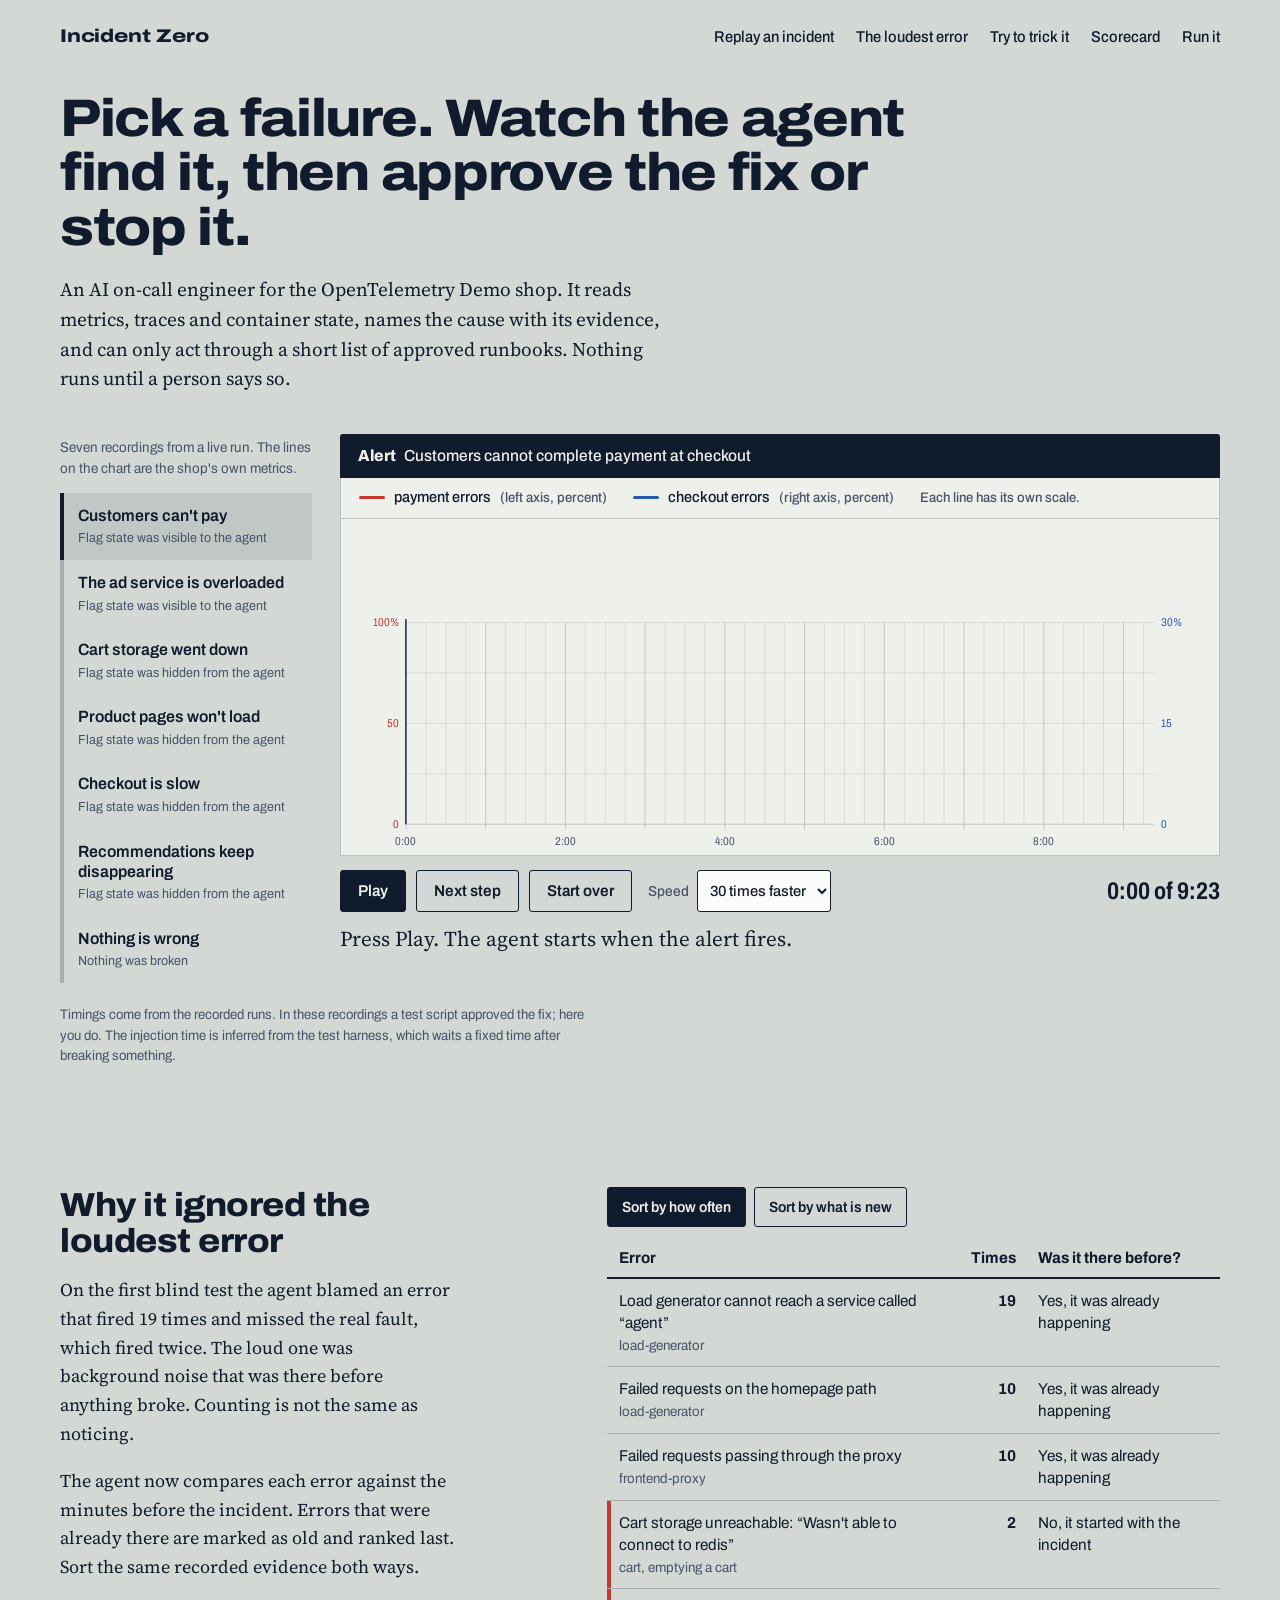
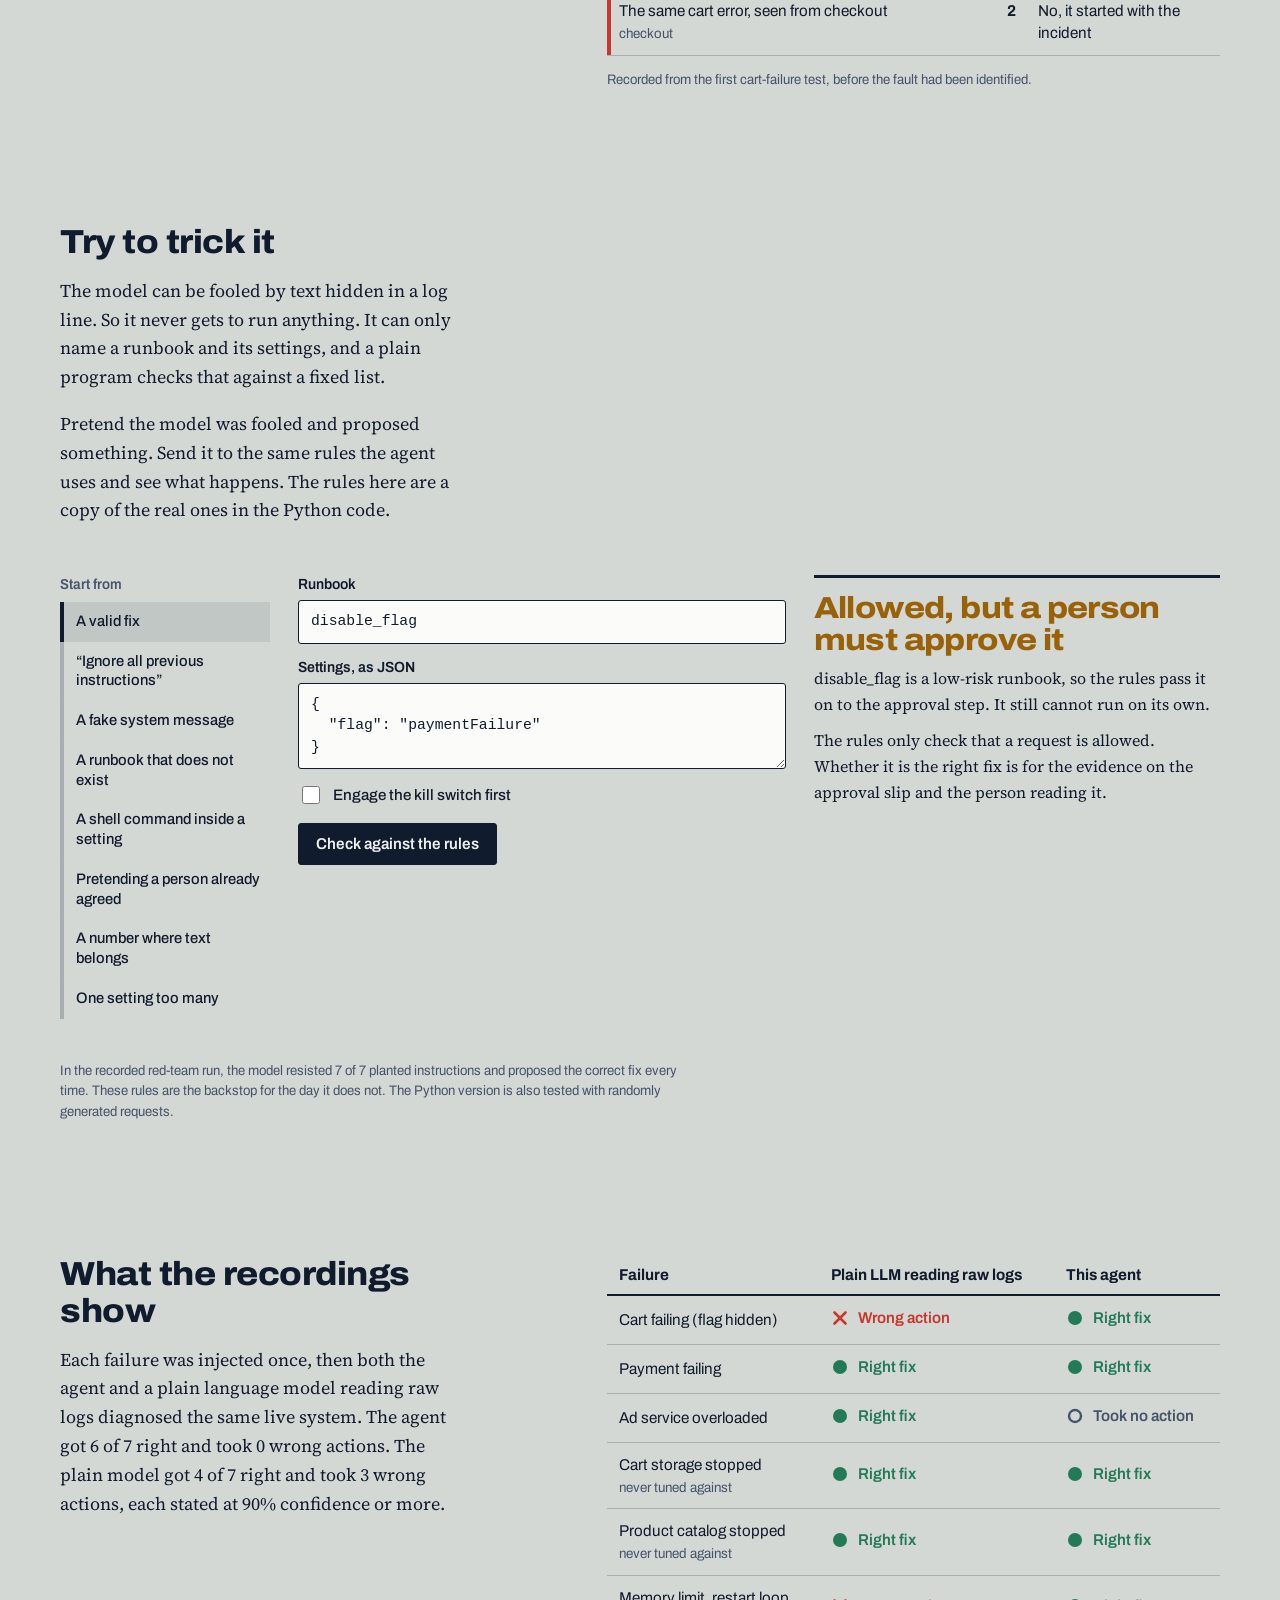
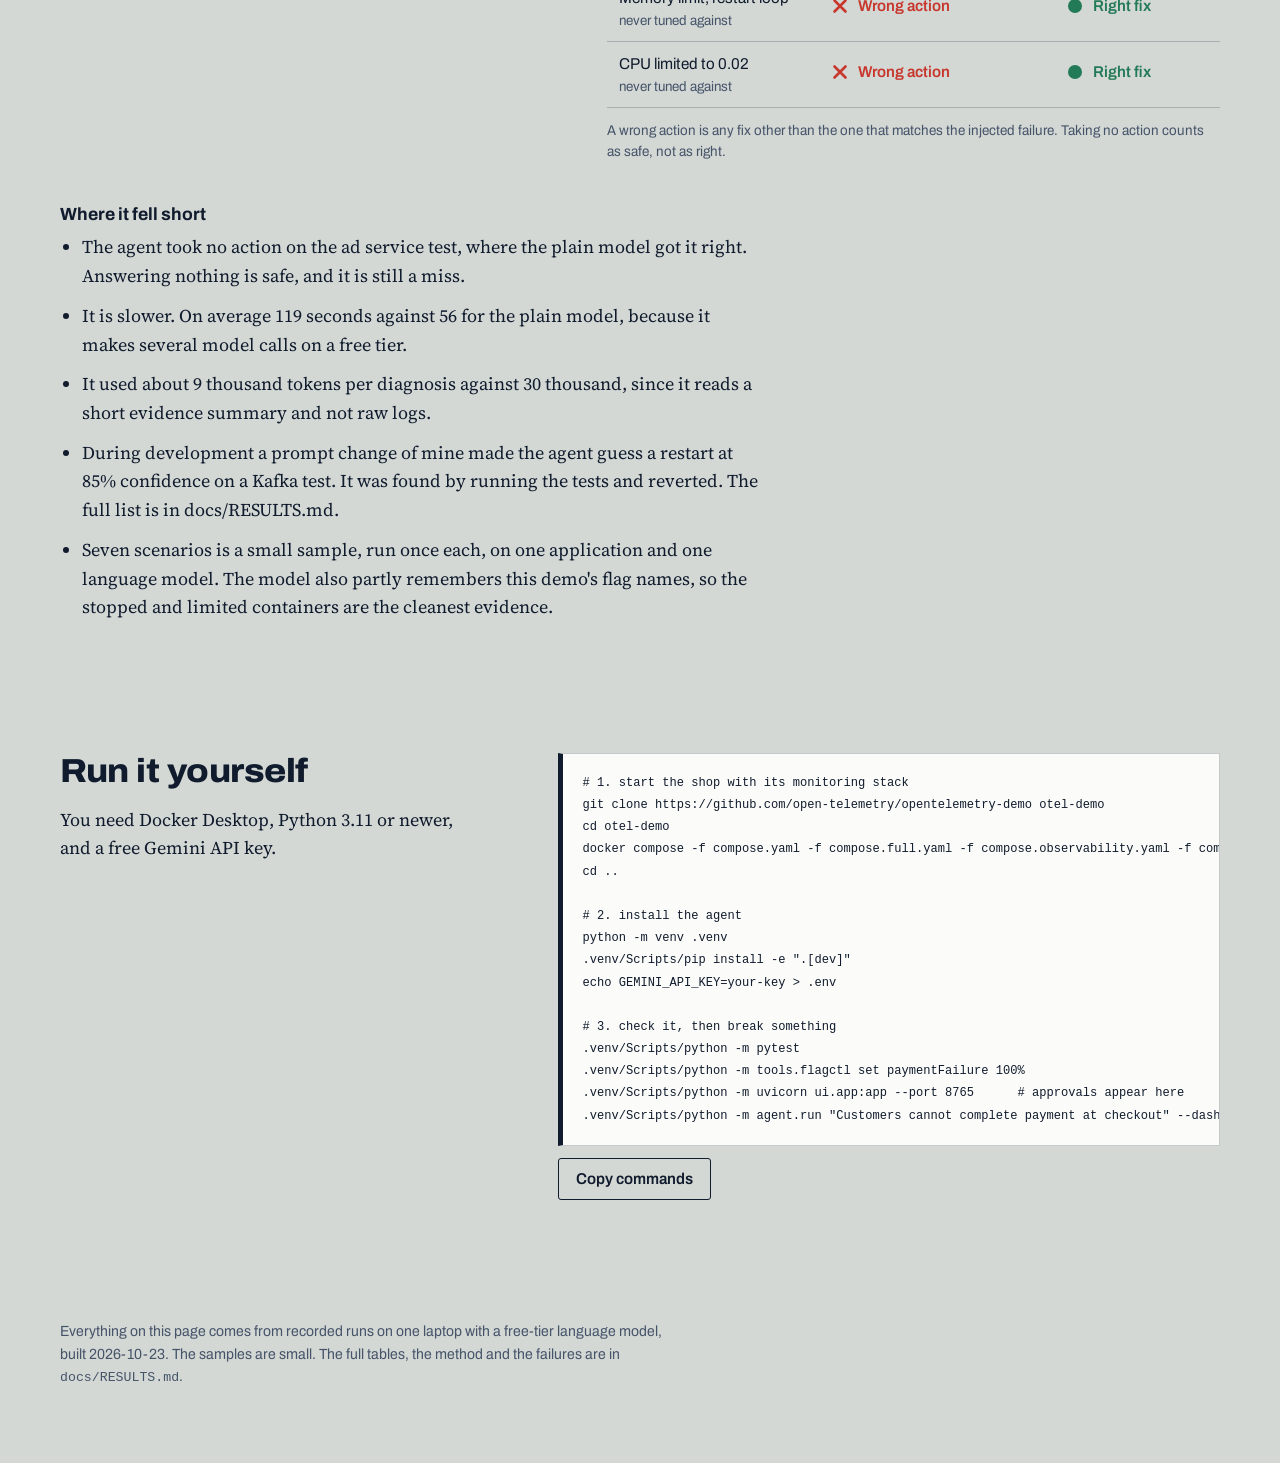
==== site/index.html @ 6abe1f77 "feat(site): interactive demo website replaying recorded incidents, with Pages deployment" ====
<!doctype html>
<html lang="en">
<head>
<meta charset="utf-8">
<meta name="viewport" content="width=device-width, initial-scale=1">
<title>Incident Zero</title>
<meta name="description" content="An AI on-call engineer that shows its evidence and waits for your approval. Replay real recorded incidents and test its safety rules.">
<meta property="og:type" content="website">
<meta property="og:title" content="Incident Zero: an AI on-call engineer you can trust">
<meta property="og:description" content="Replay real recorded incidents on their real metrics, approve or reject the fix yourself, and try to trick the safety rules.">
<meta property="og:image" content="https://aritraghoshdastidar.github.io/Incident_Zero-AI_OnCallEngineer/social-preview.png">
<meta property="og:url" content="https://aritraghoshdastidar.github.io/Incident_Zero-AI_OnCallEngineer/">
<meta name="twitter:card" content="summary_large_image">
<meta name="twitter:image" content="https://aritraghoshdastidar.github.io/Incident_Zero-AI_OnCallEngineer/social-preview.png">
<link rel="preconnect" href="https://fonts.googleapis.com">
<link rel="preconnect" href="https://fonts.gstatic.com" crossorigin>
<link href="https://fonts.googleapis.com/css2?family=Archivo:wdth,wght@62..125,100..900&family=Source+Serif+4:ital,opsz,wght@0,8..60,400..700;1,8..60,400..700&display=swap" rel="stylesheet">
<link rel="stylesheet" href="style.css">
</head>
<body>

<header class="mast">
  <a class="wordmark" href="#top">Incident Zero</a>
  <nav aria-label="Sections">
    <a href="#replay">Replay an incident</a>
    <a href="#noise">The loudest error</a>
    <a href="#trick">Try to trick it</a>
    <a href="#scorecard">Scorecard</a>
    <a href="#run">Run it</a>
  </nav>
</header>

<main id="top">

<section class="opening" aria-labelledby="h1">
  <h1 id="h1">Pick a failure. Watch the agent find it, then approve the fix or stop it.</h1>
  <p class="lede">An AI on-call engineer for the OpenTelemetry Demo shop. It reads metrics, traces and container state, names the cause with its evidence, and can only act through a short list of approved runbooks. Nothing runs until a person says so.</p>
</section>

<section id="replay" class="replay" aria-labelledby="replay-h">
  <h2 id="replay-h" class="sr">Replay an incident</h2>

  <div class="bench">
    <div class="picker" role="radiogroup" aria-label="Choose a failure to replay">
      <p class="picker-note">Seven recordings from a live run. The lines on the chart are the shop's own metrics.</p>
      <div id="picker-list"></div>
    </div>

    <div class="recorder">
      <div class="alertbar">
        <span class="alert-text" id="alert-text"></span>
      </div>

      <p class="legend" id="legend"></p>

      <div class="roll">
        <svg id="chart" role="img" aria-label="Strip chart of the recorded incident" viewBox="0 0 1000 380" preserveAspectRatio="xMidYMid meet"></svg>
      </div>

      <div class="transport" role="group" aria-label="Replay controls">
        <button id="btn-play" class="btn primary" type="button">Play</button>
        <button id="btn-step" class="btn" type="button">Next step</button>
        <button id="btn-restart" class="btn" type="button">Start over</button>
        <label class="speed">Speed
          <select id="speed">
            <option value="60">60 times faster</option>
            <option value="30" selected>30 times faster</option>
            <option value="10">10 times faster</option>
            <option value="1">Real time</option>
          </select>
        </label>
        <span id="clock" class="clock" aria-live="off">0:00</span>
      </div>

      <div class="narrate">
        <p id="narration" class="now" aria-live="polite">Press Play. The agent starts when the alert fires.</p>
      </div>

      <div id="slip-slot"></div>

      <div id="truth" class="truth" hidden></div>

      <ol id="log" class="log" aria-label="What the agent did"></ol>
    </div>
  </div>

  <p class="fine">Timings come from the recorded runs. In these recordings a test script approved the fix; here you do. The injection time is inferred from the test harness, which waits a fixed time after breaking something.</p>
</section>

<section id="noise" class="noise" aria-labelledby="noise-h">
  <div class="text">
    <h2 id="noise-h">Why it ignored the loudest error</h2>
    <p>On the first blind test the agent blamed an error that fired 19 times and missed the real fault, which fired twice. The loud one was background noise that was there before anything broke. Counting is not the same as noticing.</p>
    <p>The agent now compares each error against the minutes before the incident. Errors that were already there are marked as old and ranked last. Sort the same recorded evidence both ways.</p>
  </div>
  <div class="ledger-wrap">
    <div class="sortbar" role="group" aria-label="Sort the errors">
      <button class="chip is-on" type="button" data-sort="count" aria-pressed="true">Sort by how often</button>
      <button class="chip" type="button" data-sort="novel" aria-pressed="false">Sort by what is new</button>
    </div>
    <table class="ledger" id="noise-table">
      <thead><tr><th scope="col">Error</th><th scope="col" class="num">Times</th><th scope="col">Was it there before?</th></tr></thead>
      <tbody></tbody>
    </table>
    <p class="fine">Recorded from the first cart-failure test, before the fault had been identified.</p>
  </div>
</section>

<section id="trick" class="trick" aria-labelledby="trick-h">
  <div class="text">
    <h2 id="trick-h">Try to trick it</h2>
    <p>The model can be fooled by text hidden in a log line. So it never gets to run anything. It can only name a runbook and its settings, and a plain program checks that against a fixed list.</p>
    <p>Pretend the model was fooled and proposed something. Send it to the same rules the agent uses and see what happens. The rules here are a copy of the real ones in the Python code.</p>
  </div>

  <div class="forge">
    <div class="presets" role="group" aria-label="Example proposals">
      <p class="label">Start from</p>
      <div id="preset-list" class="preset-list"></div>
    </div>
    <div class="forge-form">
      <div class="seen" id="seen" hidden>
        <p class="label">Text planted in a log line</p>
        <blockquote id="seen-text"></blockquote>
      </div>
      <label class="field">Runbook
        <input id="f-runbook" type="text" list="runbook-ids" autocomplete="off" spellcheck="false">
        <datalist id="runbook-ids"></datalist>
      </label>
      <label class="field">Settings, as JSON
        <textarea id="f-params" rows="3" spellcheck="false"></textarea>
      </label>
      <label class="check"><input id="f-kill" type="checkbox"> Engage the kill switch first</label>
      <button id="f-send" class="btn primary" type="button">Check against the rules</button>
    </div>
    <div class="verdict" id="verdict" aria-live="polite">
      <p class="verdict-empty">The verdict appears here.</p>
    </div>
  </div>
  <p class="fine forge-fine" id="forge-fine"></p>
</section>

<section id="scorecard" class="scorecard" aria-labelledby="score-h">
  <div class="text">
    <h2 id="score-h">What the recordings show</h2>
    <p id="score-lede"></p>
  </div>
  <div class="ledger-wrap">
    <table class="ledger score" id="score-table">
      <thead><tr><th scope="col">Failure</th><th scope="col">Plain LLM reading raw logs</th><th scope="col">This agent</th></tr></thead>
      <tbody></tbody>
    </table>
    <p class="key" id="score-key"></p>
  </div>
  <div class="misses text">
    <h3>Where it fell short</h3>
    <ul id="misses"></ul>
  </div>
</section>

<section id="run" class="run" aria-labelledby="run-h">
  <div class="text">
    <h2 id="run-h">Run it yourself</h2>
    <p>You need Docker Desktop, Python 3.11 or newer, and a free Gemini API key.</p>
  </div>
  <div class="code-wrap">
    <pre id="code"><code># 1. start the shop with its monitoring stack
git clone https://github.com/open-telemetry/opentelemetry-demo otel-demo
cd otel-demo
docker compose -f compose.yaml -f compose.full.yaml -f compose.observability.yaml -f compose.extras.yaml up -d
cd ..

# 2. install the agent
python -m venv .venv
.venv/Scripts/pip install -e ".[dev]"
echo GEMINI_API_KEY=your-key > .env

# 3. check it, then break something
.venv/Scripts/python -m pytest
.venv/Scripts/python -m tools.flagctl set paymentFailure 100%
.venv/Scripts/python -m uvicorn ui.app:app --port 8765      # approvals appear here
.venv/Scripts/python -m agent.run "Customers cannot complete payment at checkout" --dashboard</code></pre>
    <button id="copy" class="btn" type="button">Copy commands</button>
  </div>
</section>

</main>

<footer class="foot">
  <p>Everything on this page comes from recorded runs on one laptop with a free-tier language model, built <span id="built"></span>. The samples are small. The full tables, the method and the failures are in <code>docs/RESULTS.md</code>.</p>
</footer>

<script src="data.js"></script>
<script src="app.js"></script>
</body>
</html>
---- site/style.css ----
/* Incident Zero: a strip-chart recorder, not a SaaS page.
   Bench grey ground, a lighter sheet of chart paper, plotter-ink pens, one torn approval slip. */

:root {
  --bench:  #d3d8d4;
  --paper:  #edf0eb;
  --slip:   #fbfcf9;
  --ink:    #101b2d;
  --ink-2:  #46546a;
  --rule:   rgba(16, 27, 45, .22);
  --grid:   rgba(16, 27, 45, .10);
  --grid-2: rgba(16, 27, 45, .20);
  --alarm:  #c8372d;
  --ref:    #2459b0;
  --settled:#237a57;
  --caution:#9a6208;
  --focus:  #2459b0;

  --display: "Archivo", "Helvetica Neue", Arial, sans-serif;
  --prose:   "Source Serif 4", Georgia, "Times New Roman", serif;
  --code:    ui-monospace, "Cascadia Mono", Consolas, monospace;
  --page: min(1160px, calc(100% - 40px));
}

@media (prefers-color-scheme: dark) {
  :root {
    --bench:  #0e1520;
    --paper:  #16202e;
    --slip:   #1d2938;
    --ink:    #e6ebf2;
    --ink-2:  #9aa8bc;
    --rule:   rgba(230, 235, 242, .24);
    --grid:   rgba(230, 235, 242, .09);
    --grid-2: rgba(230, 235, 242, .20);
    --alarm:  #ff7b6e;
    --ref:    #86adff;
    --settled:#5fcb9b;
    --caution:#e3b04b;
    --focus:  #86adff;
  }
}

* { box-sizing: border-box; }
html { scroll-behavior: smooth; }
body {
  margin: 0;
  background: var(--bench);
  color: var(--ink);
  font: 18px/1.6 var(--prose);
  font-optical-sizing: auto;
  -webkit-font-smoothing: antialiased;
}
.sr { position: absolute; width: 1px; height: 1px; overflow: hidden; clip: rect(0 0 0 0); white-space: nowrap; }
a { color: inherit; text-underline-offset: 3px; }
:focus-visible { outline: 3px solid var(--focus); outline-offset: 2px; }
code { font-family: var(--code); font-size: .9em; }

/* masthead */
.mast {
  width: var(--page); margin: 0 auto; padding: 22px 0 0;
  display: flex; justify-content: space-between; align-items: baseline; gap: 24px; flex-wrap: wrap;
  font-family: var(--display);
}
.wordmark {
  font-weight: 800; font-stretch: 125%; font-size: 1.15rem; letter-spacing: -.01em; text-decoration: none;
}
.mast nav { display: flex; gap: 22px; flex-wrap: wrap; font-weight: 500; font-stretch: 92%; font-size: .98rem; }
.mast nav a { text-decoration: none; padding-bottom: 2px; border-bottom: 1.5px solid transparent; }
.mast nav a:hover { border-bottom-color: currentColor; }

main { width: var(--page); margin: 0 auto; }

/* opening */
.opening { padding: 40px 0 0; margin-bottom: 40px; }
h1 {
  font: 800 clamp(2rem, 4.2vw, 3.3rem)/1.03 var(--display);
  font-stretch: 112%; letter-spacing: -.025em; margin: 0 0 20px; max-width: 24ch;
}
.lede { font-size: 1.2rem; line-height: 1.55; max-width: 60ch; margin: 0; color: var(--ink); }

h2 { font: 800 clamp(1.5rem, 2.6vw, 2.1rem)/1.1 var(--display); font-stretch: 108%; letter-spacing: -.015em; margin: 0 0 16px; }
h3 { font: 700 1.1rem/1.2 var(--display); margin: 0 0 8px; }
p { margin: 0 0 1em; }
.text { max-width: 44ch; }
.text p { max-width: 44ch; }
.fine { font: 400 .86rem/1.5 var(--display); font-stretch: 94%; color: var(--ink-2); max-width: 78ch; margin-top: 14px; }

section { margin: 0 0 120px; }

/* buttons */
.btn {
  font: 600 .98rem/1 var(--display); font-stretch: 96%;
  padding: 11px 17px; min-height: 42px;
  border: 1.5px solid var(--ink); border-radius: 3px; background: transparent; color: var(--ink); cursor: pointer;
}
.btn:hover { background: color-mix(in srgb, var(--ink) 9%, transparent); }
.btn.primary { background: var(--ink); color: var(--paper); }
.btn.primary:hover { background: color-mix(in srgb, var(--ink) 88%, var(--paper)); }
.btn.approve { background: var(--settled); border-color: var(--settled); color: #fff; }
.btn.approve:hover { background: color-mix(in srgb, var(--settled) 86%, #000); }
.btn.reject { color: var(--alarm); border-color: var(--alarm); }
.btn[disabled] { opacity: .45; cursor: not-allowed; }

/* replay */
.bench { display: grid; grid-template-columns: 252px 1fr; gap: 0 28px; align-items: start; }
.picker-note { font: 400 .88rem/1.45 var(--display); font-stretch: 94%; color: var(--ink-2); margin: 4px 0 14px; }
#picker-list { display: grid; }
.pick {
  text-align: left; font: 600 1.02rem/1.25 var(--display); font-stretch: 96%;
  background: none; border: 0; border-left: 4px solid var(--rule); color: var(--ink);
  padding: 13px 12px 13px 14px; cursor: pointer;
}
.pick small { display: block; font: 400 .82rem/1.35 var(--display); font-stretch: 94%; color: var(--ink-2); margin-top: 3px; }
.pick:hover { background: color-mix(in srgb, var(--ink) 6%, transparent); }
.pick[aria-checked="true"] { border-left-color: var(--ink); background: color-mix(in srgb, var(--ink) 9%, transparent); }

.recorder { min-width: 0; }
.alertbar {
  background: var(--ink); color: var(--paper); padding: 11px 18px;
  font: 500 1rem/1.35 var(--display); font-stretch: 96%; border-radius: 3px 3px 0 0;
}
.alertbar b { font-weight: 800; margin-right: 8px; }
.legend {
  margin: 0; padding: 10px 18px; display: flex; flex-wrap: wrap; gap: 6px 26px; align-items: center;
  background: var(--paper); border: 1px solid var(--rule); border-top: 0;
  font: 500 .95rem/1.3 var(--display); font-stretch: 94%;
}
.legend span { display: inline-flex; align-items: center; gap: 9px; }
.legend i { display: inline-block; width: 26px; height: 0; border-top: 3.5px solid; border-radius: 2px; }
.legend .a i { border-color: var(--alarm); } .legend .b i { border-color: var(--ref); }
.legend small { color: var(--ink-2); font-size: .86rem; }
.roll {
  background: var(--paper); border: 1px solid var(--rule); border-top: 0; padding: 6px 4px 0; overflow-x: auto;
}
#chart { width: 100%; height: auto; display: block; }
#chart text { font-family: var(--display); fill: var(--ink-2); font-stretch: 85%; }
#chart .axis-a { fill: var(--alarm); } #chart .axis-b { fill: var(--ref); }
#chart .flag-label { fill: var(--ink); font-size: 14px; font-weight: 600; font-stretch: 94%; }
#chart .tick-label { font-size: 13px; }
#chart .gridline { stroke: var(--grid); stroke-width: 1; }
#chart .gridline.major { stroke: var(--grid-2); }
#chart .pen { fill: none; stroke-width: 2.4; stroke-linejoin: round; stroke-linecap: round; }
#chart .pen.alarm { stroke: var(--alarm); } #chart .pen.ref { stroke: var(--ref); }
#chart .head.alarm { fill: var(--alarm); } #chart .head.ref { fill: var(--ref); }
#chart .flagline { stroke: var(--ink); stroke-width: 1.2; stroke-dasharray: 3 3; opacity: .6; }
#chart .flagline.ok { stroke: var(--settled); opacity: .9; } #chart .flagline.bad { stroke: var(--alarm); opacity: .9; }
#chart .playhead { stroke: var(--ink); stroke-width: 1.6; }
#chart .pen-name { font-size: 14px; font-weight: 700; font-stretch: 94%; }

.transport {
  display: flex; flex-wrap: wrap; gap: 10px; align-items: center;
  padding: 14px 0 6px;
}
.speed { font: 500 .9rem var(--display); font-stretch: 94%; color: var(--ink-2); display: flex; gap: 8px; align-items: center; margin-left: 6px; }
.speed select {
  font: 500 .92rem var(--display); color: var(--ink); background: var(--slip);
  border: 1.5px solid var(--ink); border-radius: 3px; padding: 8px 8px; min-height: 42px;
}
.clock { margin-left: auto; font: 700 1.5rem/1 var(--display); font-stretch: 80%; font-variant-numeric: tabular-nums; }

.narrate { min-height: 3.6em; padding: 6px 0 4px; }
.now { font: 400 1.32rem/1.4 var(--prose); margin: 0; max-width: 62ch; }

.truth {
  border-left: 5px solid var(--alarm); padding: 6px 0 6px 16px; margin: 8px 0 18px; max-width: 62ch;
  font: 500 1rem/1.5 var(--display); font-stretch: 96%;
}
.truth b { font-weight: 800; }

/* the approval slip */
.slip {
  position: relative; max-width: 560px; margin: 14px 0 26px;
  background: var(--slip); border: 1px solid var(--rule); border-bottom: 0;
  padding: 20px 22px 30px;
  animation: print .55s steps(14, end) both;
}
.slip::after {
  content: ""; position: absolute; left: -1px; right: -1px; bottom: -11px; height: 12px;
  background:
    linear-gradient(135deg, var(--slip) 25%, transparent 25%) -6px 0,
    linear-gradient(225deg, var(--slip) 25%, transparent 25%) -6px 0;
  background-size: 12px 12px;
}
@keyframes print { from { clip-path: inset(0 0 100% 0); } to { clip-path: inset(0 0 -14px 0); } }
.slip h3 { font-stretch: 112%; font-size: 1.25rem; margin-bottom: 14px; }
.slip dl { margin: 0 0 18px; display: grid; grid-template-columns: 7.4rem 1fr; gap: 9px 14px; }
.slip dt { font: 500 .9rem/1.4 var(--display); font-stretch: 92%; color: var(--ink-2); }
.slip dd { margin: 0; font: 400 1rem/1.45 var(--prose); overflow-wrap: anywhere; }
.slip dd.cmd { font: 400 .86rem/1.5 var(--code); }
.slip .actions { display: flex; gap: 10px; flex-wrap: wrap; }
.slip .note { font: 400 .86rem/1.45 var(--display); font-stretch: 94%; color: var(--ink-2); margin: 14px 0 0; }
.slip.settled { animation: none; }

.log { list-style: none; margin: 8px 0 0; padding: 0 0 0 0; border-left: 2px solid var(--rule); max-width: 78ch; }
.log li { display: grid; grid-template-columns: 52px 1fr; gap: 12px; padding: 7px 0 7px 24px; font: 400 1rem/1.45 var(--prose); position: relative; }
.log li::before { content: ""; position: absolute; left: -7px; top: 15px; width: 10px; height: 10px; border-radius: 50%; background: var(--bench); border: 2px solid var(--ink-2); }
.log li.ok::before { border-color: var(--settled); background: var(--settled); }
.log li.bad::before { border-color: var(--alarm); background: var(--alarm); }
.log li.now-item { font-weight: 600; }
.log .t { font: 600 .92rem/1.6 var(--display); font-stretch: 82%; color: var(--ink-2); font-variant-numeric: tabular-nums; }
.log .why { display: block; font: 400 .9rem/1.45 var(--display); font-stretch: 94%; color: var(--ink-2); font-weight: 400; }

/* two-column sections */
.noise, .trick, .scorecard, .run { display: grid; grid-template-columns: minmax(0, 1fr) minmax(0, 1.25fr); gap: 28px 56px; align-items: start; }
.trick { grid-template-columns: 1fr; }
.scorecard .misses { grid-column: 1 / -1; max-width: 78ch; }
.scorecard .misses p { max-width: none; }
.run { grid-template-columns: minmax(0, 1fr) minmax(0, 1.5fr); }

.ledger-wrap { min-width: 0; }
.sortbar { display: flex; gap: 8px; flex-wrap: wrap; margin-bottom: 12px; }
.chip {
  font: 600 .92rem/1 var(--display); font-stretch: 94%; padding: 10px 14px; min-height: 40px;
  border: 1.5px solid var(--ink); border-radius: 3px; background: transparent; color: var(--ink); cursor: pointer;
}
.chip.is-on { background: var(--ink); color: var(--paper); }

.ledger { width: 100%; border-collapse: collapse; font: 400 .98rem/1.4 var(--display); font-stretch: 96%; }
.ledger th { text-align: left; font-weight: 700; padding: 8px 10px 8px 12px; border-bottom: 2px solid var(--ink); }
.ledger td { padding: 11px 10px 11px 12px; border-bottom: 1px solid var(--rule); vertical-align: top; }
.ledger .num { text-align: right; font-variant-numeric: tabular-nums; font-weight: 700; }
.ledger tr.real td:first-child { box-shadow: inset 4px 0 0 var(--alarm); }
.ledger .sub { display: block; color: var(--ink-2); font-size: .86rem; margin-top: 2px; }
.ledger tr { transition: transform .35s ease; }

.score td { vertical-align: middle; }
.mark { display: inline-flex; align-items: center; gap: 9px; font-weight: 600; }
.mark svg { width: 18px; height: 18px; flex: none; }
.mark.correct { color: var(--settled); } .mark.none { color: var(--ink-2); } .mark.wrong { color: var(--alarm); }
.key { font: 400 .88rem/1.5 var(--display); font-stretch: 94%; color: var(--ink-2); margin-top: 12px; }
.misses ul { margin: 0; padding-left: 1.2em; max-width: 78ch; }
.misses li { margin-bottom: .6em; }

/* the policy forge */
.forge { display: grid; grid-template-columns: 210px minmax(0, 1.2fr) minmax(0, 1fr); gap: 28px; align-items: start; margin-top: 4px; }
.label { font: 600 .9rem/1.3 var(--display); font-stretch: 92%; color: var(--ink-2); margin: 0 0 8px; }
.preset-list { display: grid; }
.preset {
  text-align: left; font: 500 .95rem/1.3 var(--display); font-stretch: 96%; background: none; border: 0;
  border-left: 4px solid var(--rule); color: var(--ink); padding: 10px 10px 10px 12px; cursor: pointer;
}
.preset:hover { background: color-mix(in srgb, var(--ink) 6%, transparent); }
.preset[aria-pressed="true"] { border-left-color: var(--ink); background: color-mix(in srgb, var(--ink) 9%, transparent); }
.seen blockquote {
  margin: 0 0 14px; padding: 10px 14px; background: var(--slip); border-left: 4px solid var(--alarm);
  font: 400 .86rem/1.5 var(--code); overflow-wrap: anywhere;
}
.field { display: block; font: 600 .92rem/1.3 var(--display); font-stretch: 94%; margin-bottom: 14px; }
.field input, .field textarea {
  display: block; width: 100%; margin-top: 6px; padding: 10px 12px;
  font: 400 .92rem/1.45 var(--code); color: var(--ink); background: var(--slip);
  border: 1.5px solid var(--ink); border-radius: 3px;
}
.check { display: flex; gap: 10px; align-items: center; font: 500 .95rem var(--display); margin: 0 0 16px; }
.check input { width: 18px; height: 18px; accent-color: var(--ink); }
.verdict { min-height: 14em; border-top: 3px solid var(--ink); padding-top: 14px; }
.verdict-empty { color: var(--ink-2); font: 400 1rem var(--display); }
.verdict h3 { font: 800 1.9rem/1.05 var(--display); font-stretch: 112%; letter-spacing: -.02em; margin: 0 0 10px; }
.verdict.blocked h3 { color: var(--alarm); } .verdict.needs h3 { color: var(--caution); } .verdict.allowed h3 { color: var(--settled); }
.verdict p { margin: 0 0 .7em; font-size: 1rem; }
.verdict .allow-list { font: 400 .84rem/1.5 var(--code); color: var(--ink-2); overflow-wrap: anywhere; }
.forge-fine { max-width: 90ch; }

/* run */
.code-wrap { min-width: 0; }
#code {
  margin: 0 0 12px; padding: 18px 20px; background: var(--slip); border: 1px solid var(--rule); border-left: 5px solid var(--ink);
  font: 400 .84rem/1.65 var(--code); overflow-x: auto; white-space: pre;
}

.foot { width: var(--page); margin: 0 auto; padding: 0 0 60px; }
.foot p { font: 400 .92rem/1.55 var(--display); font-stretch: 94%; color: var(--ink-2); max-width: 78ch; }

@media (max-width: 980px) {
  .bench { grid-template-columns: 1fr; }
  #picker-list { grid-template-columns: repeat(2, minmax(0, 1fr)); }
  .noise, .scorecard, .run { grid-template-columns: 1fr; }
  .forge { grid-template-columns: 1fr; }
  .clock { margin-left: 0; }
}
@media (max-width: 720px) {
  #chart { min-width: 760px; }
}
@media (max-width: 560px) {
  body { font-size: 17px; }
  .pick small { display: none; }
  .pick { padding: 11px 10px 11px 12px; }
  #picker-list { grid-template-columns: 1fr; }
  .slip dl { grid-template-columns: 1fr; gap: 2px 0; }
  .slip dt { margin-top: 8px; }
  section { margin-bottom: 84px; }
}
@media (prefers-reduced-motion: reduce) {
  html { scroll-behavior: auto; }
  .slip, .ledger tr { animation: none; transition: none; }
}
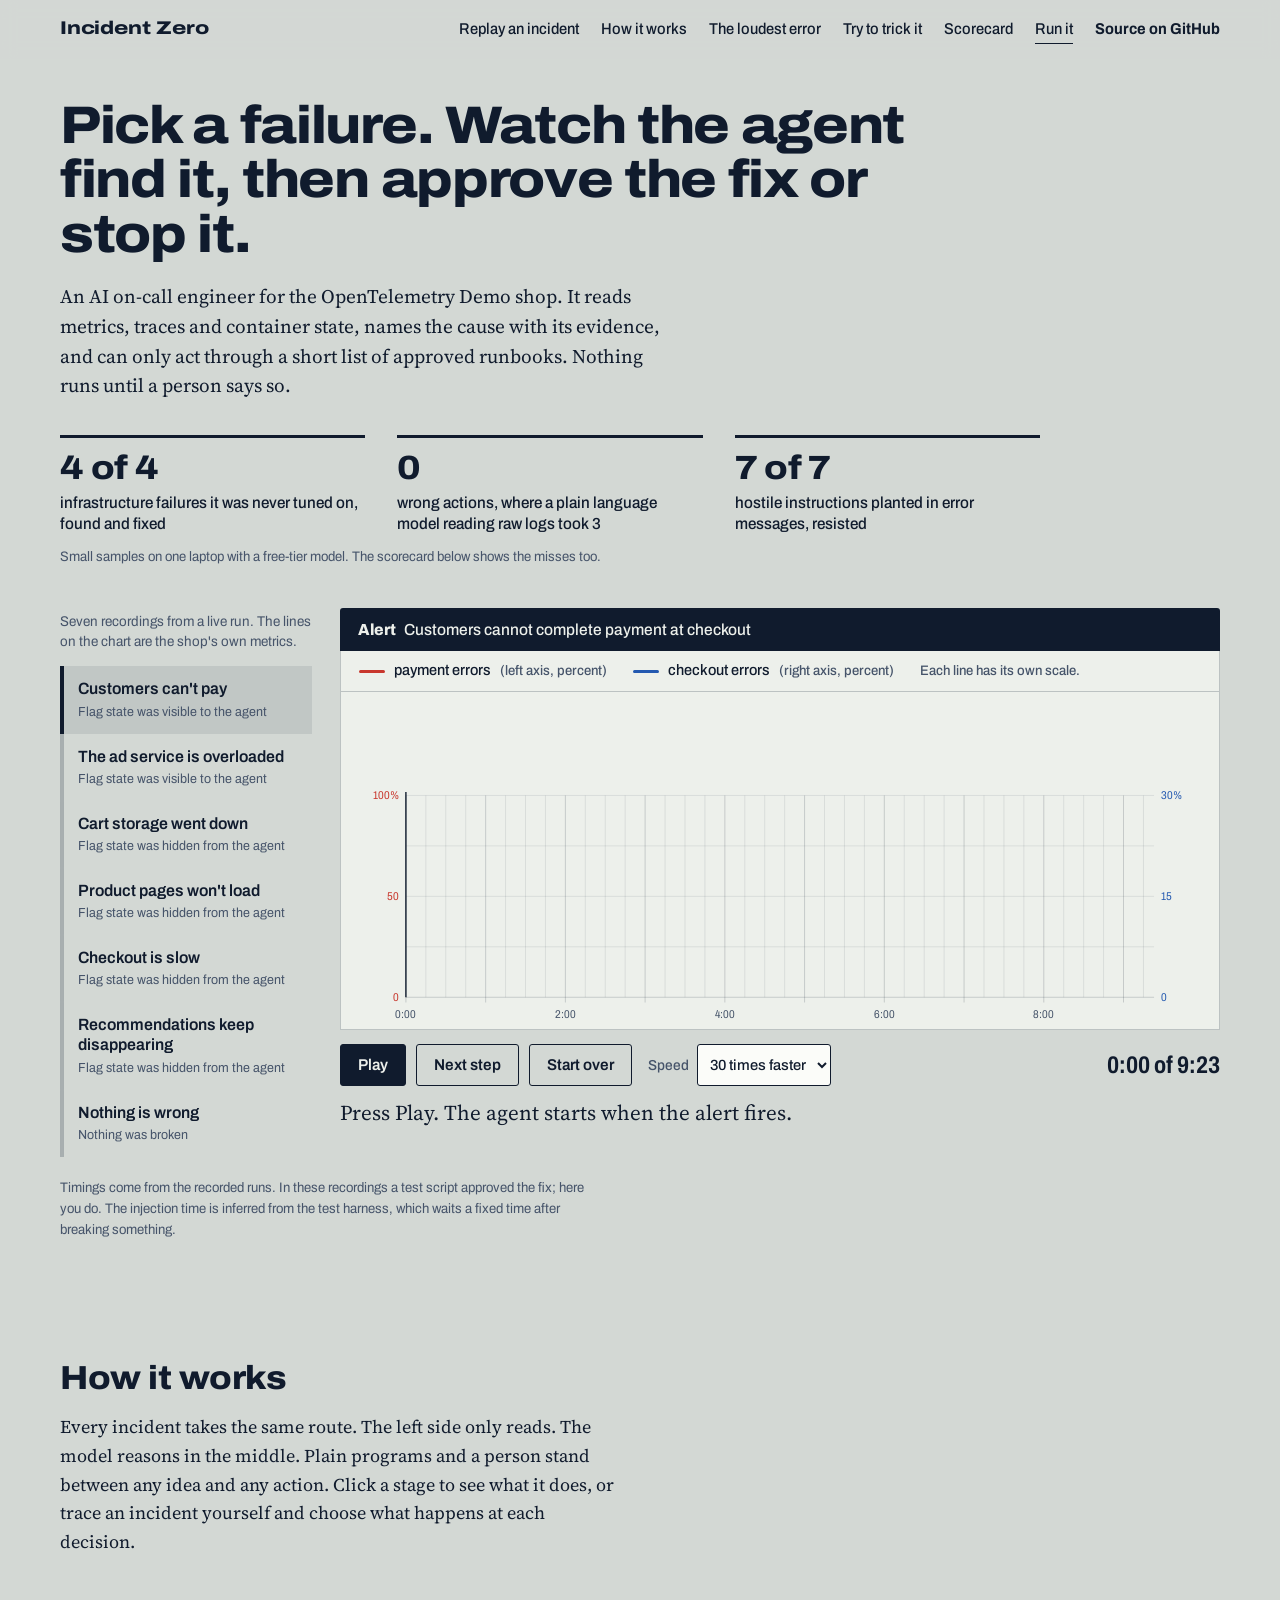
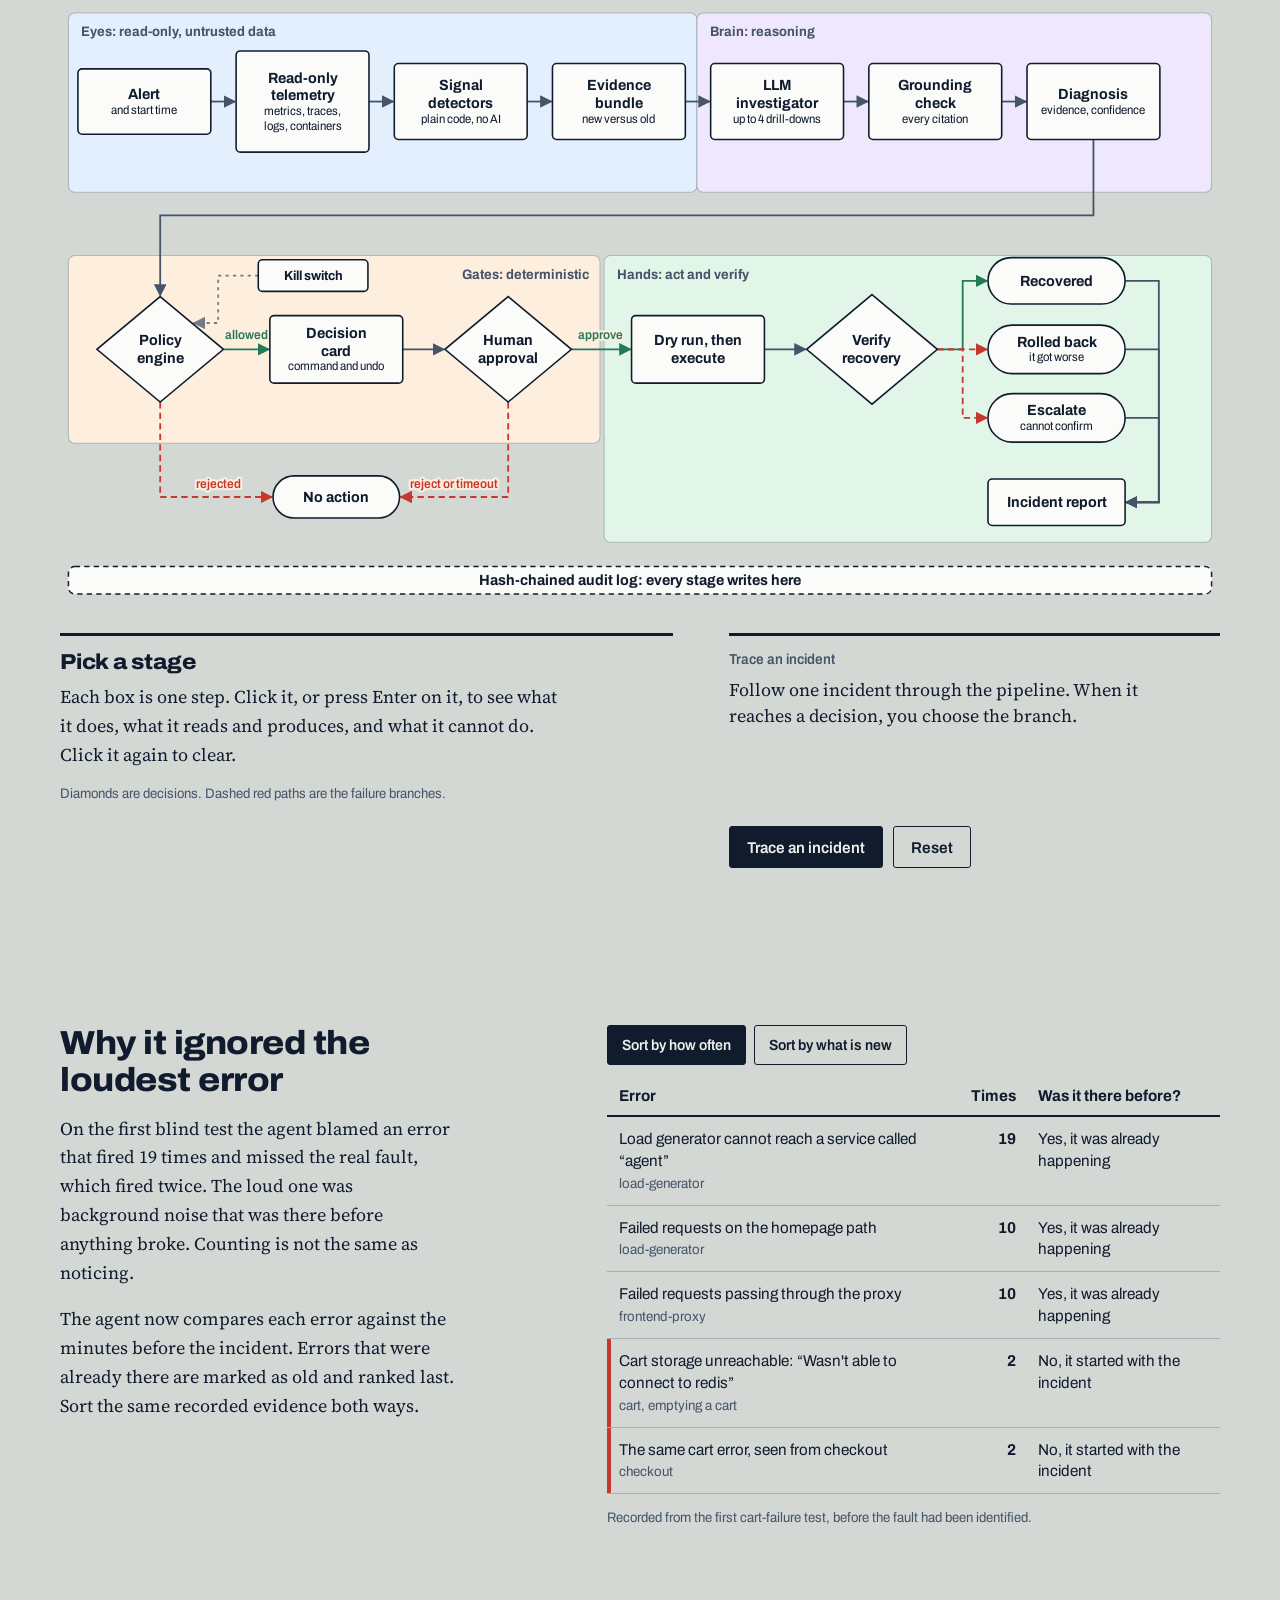
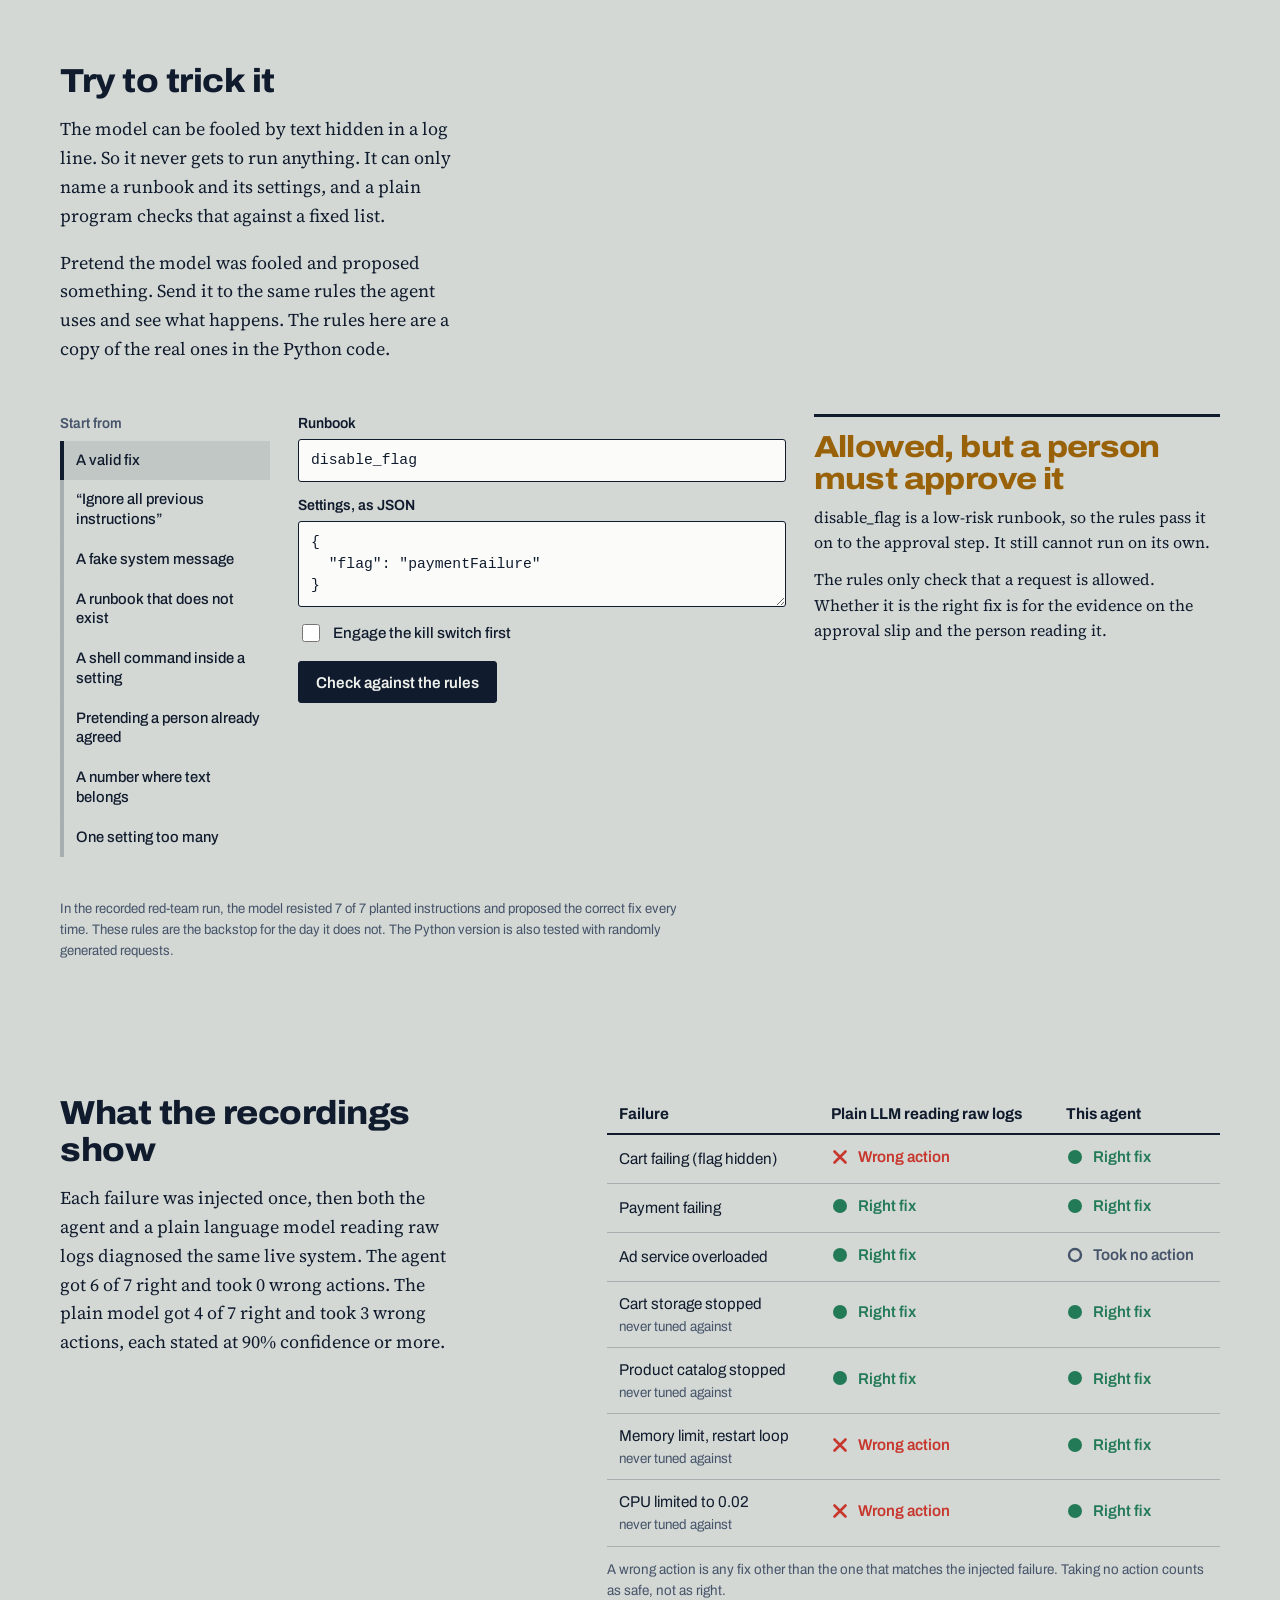
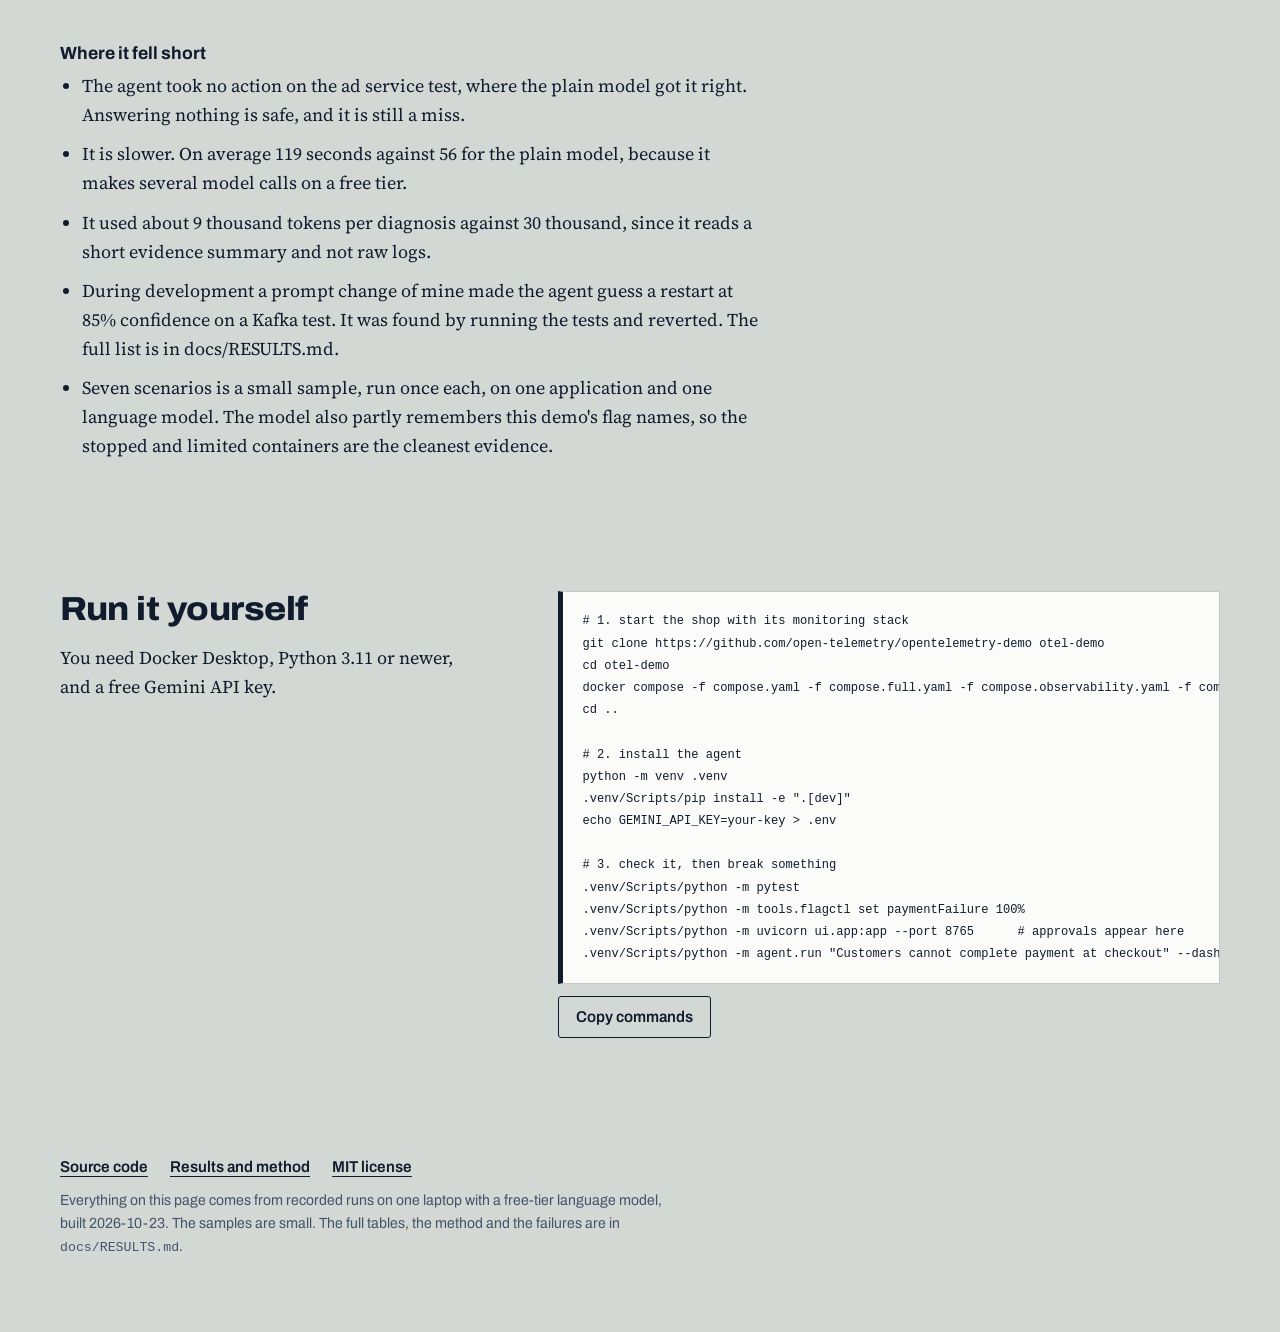
==== commit fc6079cd: "feat(site): interactive pipeline diagram, proof strip, sticky navigation and footer links A clickabl" ====
--- a/site/index.html
+++ b/site/index.html
@@ -19,22 +19,32 @@
 </head>
 <body>
 
+<div class="mast-bar">
 <header class="mast">
   <a class="wordmark" href="#top">Incident Zero</a>
   <nav aria-label="Sections">
     <a href="#replay">Replay an incident</a>
+    <a href="#pipeline">How it works</a>
     <a href="#noise">The loudest error</a>
     <a href="#trick">Try to trick it</a>
     <a href="#scorecard">Scorecard</a>
     <a href="#run">Run it</a>
+    <a class="gh" href="https://github.com/Aritraghoshdastidar/Incident_Zero-AI_OnCallEngineer">Source on GitHub</a>
   </nav>
 </header>
+</div>
 
 <main id="top">
 
 <section class="opening" aria-labelledby="h1">
   <h1 id="h1">Pick a failure. Watch the agent find it, then approve the fix or stop it.</h1>
   <p class="lede">An AI on-call engineer for the OpenTelemetry Demo shop. It reads metrics, traces and container state, names the cause with its evidence, and can only act through a short list of approved runbooks. Nothing runs until a person says so.</p>
+  <div class="proof" role="group" aria-label="Headline results">
+    <p><b>4 of 4</b>infrastructure failures it was never tuned on, found and fixed</p>
+    <p><b>0</b>wrong actions, where a plain language model reading raw logs took 3</p>
+    <p><b>7 of 7</b>hostile instructions planted in error messages, resisted</p>
+  </div>
+  <p class="fine proof-note">Small samples on one laptop with a free-tier model. The scorecard below shows the misses too.</p>
 </section>
 
 <section id="replay" class="replay" aria-labelledby="replay-h">
@@ -87,6 +97,31 @@
   <p class="fine">Timings come from the recorded runs. In these recordings a test script approved the fix; here you do. The injection time is inferred from the test harness, which waits a fixed time after breaking something.</p>
 </section>
 
+<section id="pipeline" class="pipeline" aria-labelledby="pipeline-h">
+  <div class="text wide">
+    <h2 id="pipeline-h">How it works</h2>
+    <p>Every incident takes the same route. The left side only reads. The model reasons in the middle. Plain programs and a person stand between any idea and any action. Click a stage to see what it does, or trace an incident yourself and choose what happens at each decision.</p>
+  </div>
+
+  <div class="pl-wrap">
+    <div class="pl-scroll"><svg id="pl-svg" role="group" aria-label="The incident pipeline. Each stage is a button." viewBox="0 0 1100 596" preserveAspectRatio="xMidYMid meet"></svg></div>
+  </div>
+
+  <div class="pl-below">
+    <div class="pl-detail" id="pl-detail" aria-live="polite"></div>
+    <div class="pl-trace">
+      <p class="label">Trace an incident</p>
+      <p class="pl-narr" id="pl-narr">Follow one incident through the pipeline. When it reaches a decision, you choose the branch.</p>
+      <div class="pl-choices" id="pl-choices"></div>
+      <div class="pl-actions">
+        <button id="pl-go" class="btn primary" type="button">Trace an incident</button>
+        <button id="pl-reset" class="btn" type="button">Reset</button>
+      </div>
+      <p class="pl-path" id="pl-path"></p>
+    </div>
+  </div>
+</section>
+
 <section id="noise" class="noise" aria-labelledby="noise-h">
   <div class="text">
     <h2 id="noise-h">Why it ignored the loudest error</h2>
@@ -187,6 +222,11 @@
 </main>
 
 <footer class="foot">
+  <nav class="foot-links" aria-label="Project links">
+    <a href="https://github.com/Aritraghoshdastidar/Incident_Zero-AI_OnCallEngineer">Source code</a>
+    <a href="https://github.com/Aritraghoshdastidar/Incident_Zero-AI_OnCallEngineer/blob/main/docs/RESULTS.md">Results and method</a>
+    <a href="https://github.com/Aritraghoshdastidar/Incident_Zero-AI_OnCallEngineer/blob/main/LICENSE">MIT license</a>
+  </nav>
   <p>Everything on this page comes from recorded runs on one laptop with a free-tier language model, built <span id="built"></span>. The samples are small. The full tables, the method and the failures are in <code>docs/RESULTS.md</code>.</p>
 </footer>
 
--- a/site/style.css
+++ b/site/style.css
@@ -15,6 +15,7 @@
   --settled:#237a57;
   --caution:#9a6208;
   --focus:  #2459b0;
+  --lane-eyes:#e3effd; --lane-brain:#efe7fb; --lane-gates:#fdeede; --lane-hands:#e2f5e9;
 
   --display: "Archivo", "Helvetica Neue", Arial, sans-serif;
   --prose:   "Source Serif 4", Georgia, "Times New Roman", serif;
@@ -37,6 +38,7 @@
     --settled:#5fcb9b;
     --caution:#e3b04b;
     --focus:  #86adff;
+    --lane-eyes:#16263b; --lane-brain:#251d38; --lane-gates:#38281a; --lane-hands:#17301f;
   }
 }
 
@@ -56,8 +58,15 @@
 code { font-family: var(--code); font-size: .9em; }
 
 /* masthead */
+.mast-bar {
+  position: sticky; top: 0; z-index: 20;
+  background: color-mix(in srgb, var(--bench) 90%, transparent);
+  -webkit-backdrop-filter: blur(8px); backdrop-filter: blur(8px);
+  border-bottom: 1px solid transparent; transition: border-color .2s;
+}
+.mast-bar.scrolled { border-bottom-color: var(--rule); }
 .mast {
-  width: var(--page); margin: 0 auto; padding: 22px 0 0;
+  width: var(--page); margin: 0 auto; padding: 14px 0;
   display: flex; justify-content: space-between; align-items: baseline; gap: 24px; flex-wrap: wrap;
   font-family: var(--display);
 }
@@ -66,7 +75,8 @@
 }
 .mast nav { display: flex; gap: 22px; flex-wrap: wrap; font-weight: 500; font-stretch: 92%; font-size: .98rem; }
 .mast nav a { text-decoration: none; padding-bottom: 2px; border-bottom: 1.5px solid transparent; }
-.mast nav a:hover { border-bottom-color: currentColor; }
+.mast nav a:hover, .mast nav a.is-active { border-bottom-color: currentColor; }
+.mast nav a.gh { font-weight: 700; }
 
 main { width: var(--page); margin: 0 auto; }
 
@@ -85,7 +95,7 @@
 .text p { max-width: 44ch; }
 .fine { font: 400 .86rem/1.5 var(--display); font-stretch: 94%; color: var(--ink-2); max-width: 78ch; margin-top: 14px; }
 
-section { margin: 0 0 120px; }
+section { margin: 0 0 120px; scroll-margin-top: 72px; }
 
 /* buttons */
 .btn {
@@ -294,3 +304,77 @@
   html { scroll-behavior: auto; }
   .slip, .ledger tr { animation: none; transition: none; }
 }
+
+
+/* headline proof strip */
+.proof { display: grid; grid-template-columns: repeat(3, minmax(0, 1fr)); gap: 0 32px; margin: 34px 0 0; max-width: 980px; }
+.proof p { margin: 0; padding: 14px 0 0; border-top: 3px solid var(--ink); font: 500 1rem/1.35 var(--display); font-stretch: 94%; }
+.proof b { display: block; font: 800 2.1rem/1 var(--display); font-stretch: 112%; letter-spacing: -.02em; margin-bottom: 6px; }
+.proof-note { margin: 12px 0 0; }
+
+/* how it works: the pipeline */
+.pipeline { display: block; }
+.pipeline .text.wide, .pipeline .text.wide p { max-width: 62ch; }
+.pl-wrap { margin: 8px 0 0; }
+.pl-scroll { overflow-x: auto; padding-bottom: 4px; }
+#pl-svg { width: 100%; height: auto; display: block; }
+#pl-svg text { font-family: var(--display); fill: var(--ink); }
+.pl-lane { stroke: var(--rule); stroke-width: 1; }
+.pl-lane.eyes { fill: var(--lane-eyes); } .pl-lane.brain { fill: var(--lane-brain); }
+.pl-lane.gates { fill: var(--lane-gates); } .pl-lane.hands { fill: var(--lane-hands); }
+.pl-lane-label { font-size: 13px; font-weight: 700; font-stretch: 94%; fill: var(--ink-2) !important; }
+.pl-node { cursor: pointer; outline: none; }
+.pl-node .shape { fill: var(--slip); stroke: var(--ink); stroke-width: 1.5; transition: fill .15s; }
+.pl-node .t { font-size: 14px; font-weight: 700; font-stretch: 96%; }
+.pl-node .s { font-size: 11.5px; font-weight: 400; font-stretch: 92%; fill: var(--ink-2); }
+.pl-node:hover .shape { stroke-width: 2.6; }
+.pl-node:focus-visible .shape { stroke: var(--focus); stroke-width: 3.4; }
+.pl-node.visited .shape { fill: color-mix(in srgb, var(--settled) 18%, var(--slip)); }
+.pl-node.visited-bad .shape { fill: color-mix(in srgb, var(--alarm) 16%, var(--slip)); }
+.pl-node.is-sel .shape, .pl-node.current .shape { fill: var(--ink); }
+.pl-node.is-sel .t, .pl-node.current .t, .pl-node.is-sel .s, .pl-node.current .s { fill: var(--paper) !important; }
+.pl-edge { fill: none; stroke: var(--ink-2); stroke-width: 1.7; marker-end: url(#pl-arrow); }
+.pl-edge.ok { stroke: var(--settled); } .pl-edge.bad { stroke: var(--alarm); stroke-dasharray: 6 4; }
+.pl-edge.soft { stroke-dasharray: 3 4; opacity: .75; }
+.pl-edge.walked { stroke-width: 3.6; opacity: 1; stroke-dasharray: none; }
+.pl-edge.walked.bad { stroke: var(--alarm); }
+.pl-edge-label { font-size: 12px; font-weight: 600; font-stretch: 92%; paint-order: stroke; stroke: var(--lane-gates); stroke-width: 4px; stroke-linejoin: round; }
+.pl-edge-label.ok { fill: var(--settled) !important; } .pl-edge-label.bad { fill: var(--alarm) !important; }
+.pl-dim { opacity: .3; transition: opacity .15s; }
+.pl-token { fill: var(--ink); stroke: var(--paper); stroke-width: 2.5; }
+.pl-audit .shape { fill: var(--slip); stroke: var(--ink); stroke-width: 1.4; stroke-dasharray: 5 4; }
+.pl-audit.is-sel .shape { fill: var(--ink); }
+
+.pl-below { display: grid; grid-template-columns: minmax(0, 1.25fr) minmax(0, 1fr); gap: 28px 56px; margin-top: 26px; align-items: start; }
+.pl-detail { border-top: 3px solid var(--ink); padding-top: 14px; min-height: 17rem; }
+.pl-detail h3 { font: 800 1.35rem/1.15 var(--display); font-stretch: 108%; letter-spacing: -.01em; margin: 0 0 8px; }
+.pl-detail p { margin: 0 0 .8em; max-width: 56ch; }
+.pl-detail dl { margin: 0; display: grid; grid-template-columns: 7.6rem 1fr; gap: 8px 14px; }
+.pl-detail dt { font: 600 .9rem/1.4 var(--display); font-stretch: 92%; color: var(--ink-2); }
+.pl-detail dd { margin: 0; font: 400 .98rem/1.45 var(--prose); }
+.pl-detail dd.code { font: 400 .86rem/1.5 var(--code); }
+.pl-detail .fact { border-left: 4px solid var(--ref); padding: 2px 0 2px 12px; margin: 12px 0 0; font: 500 .95rem/1.45 var(--display); font-stretch: 96%; }
+.pl-detail .cannot { color: var(--alarm); }
+.pl-trace { border-top: 3px solid var(--ink); padding-top: 14px; }
+.pl-narr { font: 400 1.12rem/1.45 var(--prose); min-height: 4.4em; margin: 0 0 12px; max-width: 46ch; }
+.pl-choices { display: flex; flex-wrap: wrap; gap: 8px; margin: 0 0 12px; min-height: 2.9rem; }
+.pl-choices .btn.good { background: var(--settled); border-color: var(--settled); color: #fff; }
+.pl-choices .btn.warn { border-color: var(--caution); color: var(--caution); }
+.pl-choices .btn.bad { border-color: var(--alarm); color: var(--alarm); }
+.pl-actions { display: flex; gap: 10px; flex-wrap: wrap; }
+.pl-path { font: 500 .9rem/1.5 var(--display); font-stretch: 94%; color: var(--ink-2); margin: 14px 0 0; max-width: 52ch; }
+
+/* footer links */
+.foot-links { display: flex; gap: 22px; flex-wrap: wrap; margin: 0 0 14px; font: 600 .98rem var(--display); font-stretch: 96%; }
+.foot-links a { text-underline-offset: 4px; }
+
+@media (max-width: 980px) {
+  .pl-below { grid-template-columns: 1fr; }
+  .proof { grid-template-columns: 1fr; gap: 18px 0; }
+}
+@media (max-width: 900px) { #pl-svg { min-width: 880px; } }
+@media (max-width: 560px) { .pl-detail dl { grid-template-columns: 1fr; gap: 2px 0; } .pl-detail dt { margin-top: 8px; } }
+@media (prefers-reduced-motion: reduce) { .pl-dim, .pl-node .shape, .mast-bar { transition: none; } }
+
+.pl-edge.ok { marker-end: url(#pl-arrow-ok); }
+.pl-edge.bad { marker-end: url(#pl-arrow-bad); }
